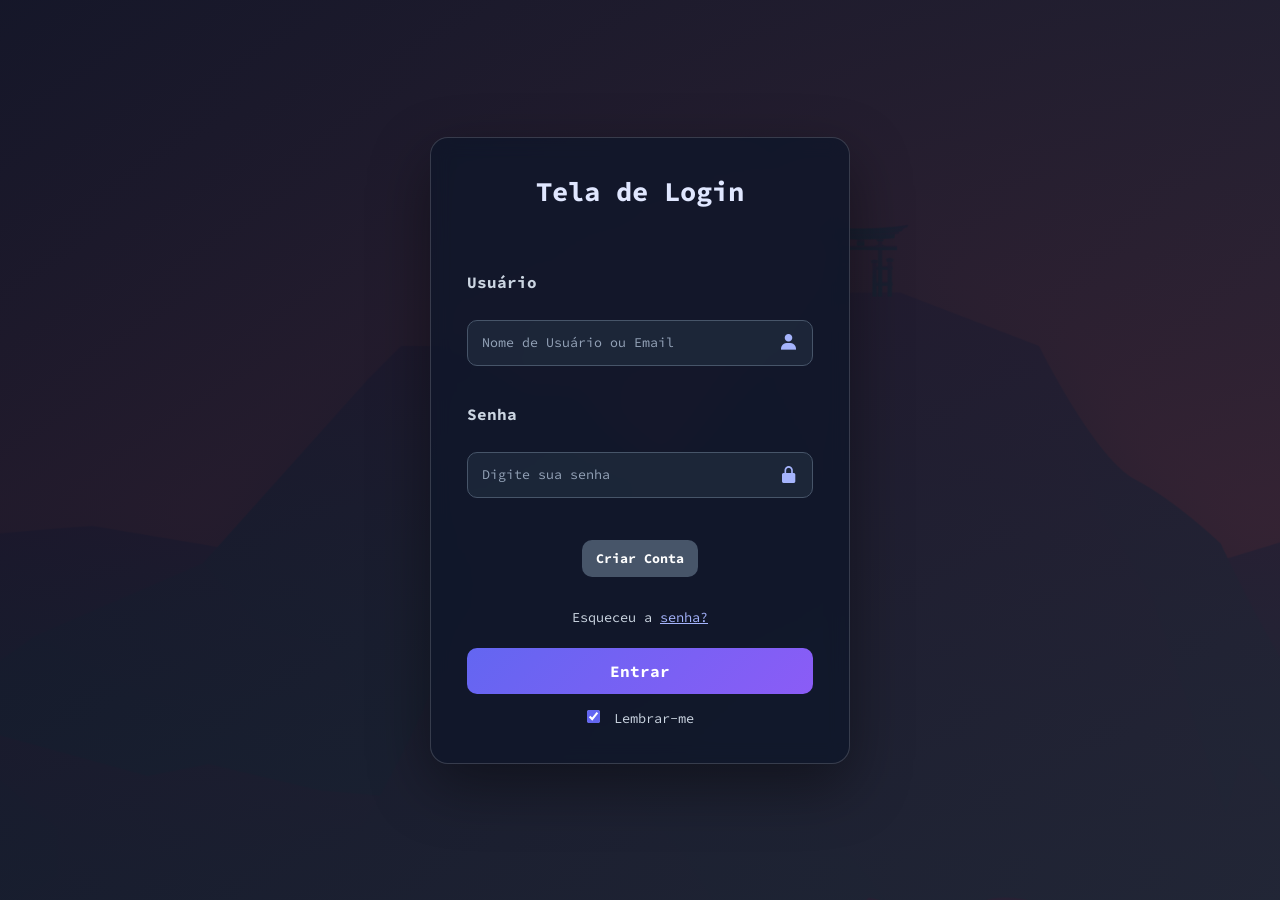
==== index.html @ 47689588 "Criar tela de login responsiva" ====
<!DOCTYPE html>
<html lang="en">
<head>
    <meta charset="UTF-8">
    <meta name="viewport" content="width=device-width, initial-scale=1.0">
    <link rel="stylesheet" href="style.css">
    <link href='https://unpkg.com/boxicons@2.1.4/css/boxicons.min.css' rel='stylesheet'> 
    <title>Document</title>
</head>
<body>

<form method="post">

<div class="container">
<label> <b>Tela de Login </b> </label> <br><br>

<label for="usuario"><b>Usuário</b></label> <br>
<br><input type="text" placeholder="Nome de Usuário ou Email" name="usuario" required>
<i class='bx bxs-user'></i>
<br><br>

<label for="senha"><b>Senha</b></label> <br>
<br><input type="password" placeholder="Digite sua senha" name="senha" required> 
<i class='bx bxs-lock-alt'></i>
<br><br>

</div>


<div class="container" style="background-color:#f1f1f1">
    <button type="button" class="criarconta">Criar Conta</button><br>
</div>

<span class="senha">Esqueceu a <a href="#">senha?</a></span>

<button type="submit"><b>Entrar</b></button>
<label>
    <input type="checkbox" checked="checar" name="lembrar"> Lembrar-me
</label>


</form>

</body>
</html>
---- style.css ----
@import url('https://fonts.googleapis.com/css2?family=Source+Code+Pro:wght@400;500;600;700&display=swap');

* { margin: 0; padding: 0; box-sizing: border-box; font-family: "Source Code Pro", monospace; }

body {
    min-height: 100vh; display: flex; align-items: center; justify-content: center; padding: 24px;
    color: #f4f4f5;
    background: linear-gradient(135deg, rgba(15,23,42,.92), rgba(30,41,59,.82)), url("img/fundo.png") center/cover no-repeat;
}

form {
    width: min(100%, 420px); padding: 36px; border: 1px solid rgba(255,255,255,.16); border-radius: 18px;
    background: rgba(15,23,42,.78); box-shadow: 0 22px 60px rgba(0,0,0,.4); backdrop-filter: blur(10px);
}

form > .container:first-child { padding: 0; background: transparent; }
form > .container:first-child > label:first-child { display: block; margin-bottom: 24px; color: #e0e7ff; font-size: 1.7rem; text-align: center; }
form label { color: #cbd5e1; }

form input[type="text"], form input[type="password"] {
    width: 100%; height: 46px; margin: 8px 0 18px; padding: 0 44px 0 14px; border: 1px solid #475569;
    border-radius: 10px; outline: none; color: #f8fafc; background: rgba(30,41,59,.85); transition: .2s;
}

form input[type="text"]:focus, form input[type="password"]:focus { border-color: #818cf8; box-shadow: 0 0 0 3px rgba(129,140,248,.2); }
form input::placeholder { color: #94a3b8; }

form i { position: relative; float: right; margin: -52px 14px 0 0; color: #a5b4fc; font-size: 1.25rem; pointer-events: none; }

form > .container:nth-of-type(2) { display: flex; flex-direction: column; align-items: center; justify-content: center; gap: 12px; margin-top: 4px; padding: 0; background: transparent !important; }
.criarconta, form > button[type="submit"] { border: 0; border-radius: 10px; color: #fff; font-weight: 700; cursor: pointer; transition: .2s; }

.criarconta { padding: 10px 14px; background: #475569; }

form > button[type="submit"] { width: 100%; margin: 22px 0 16px; padding: 13px; background: linear-gradient(135deg,#6366f1,#8b5cf6); font-size: 1rem; }

.criarconta:hover, form > button[type="submit"]:hover { filter: brightness(1.12); transform: translateY(-2px); }
.senha { display: block; width: 100%; color: #cbd5e1; font-size: .85rem; text-align: center; }

.senha a { color: #a5b4fc; }

form > label:last-child { display: block; font-size: .85rem; text-align: center; }
form input[type="checkbox"] { accent-color: #6366f1; margin-right: 6px; }

@media (max-width: 480px) { form { padding: 28px 20px; } }
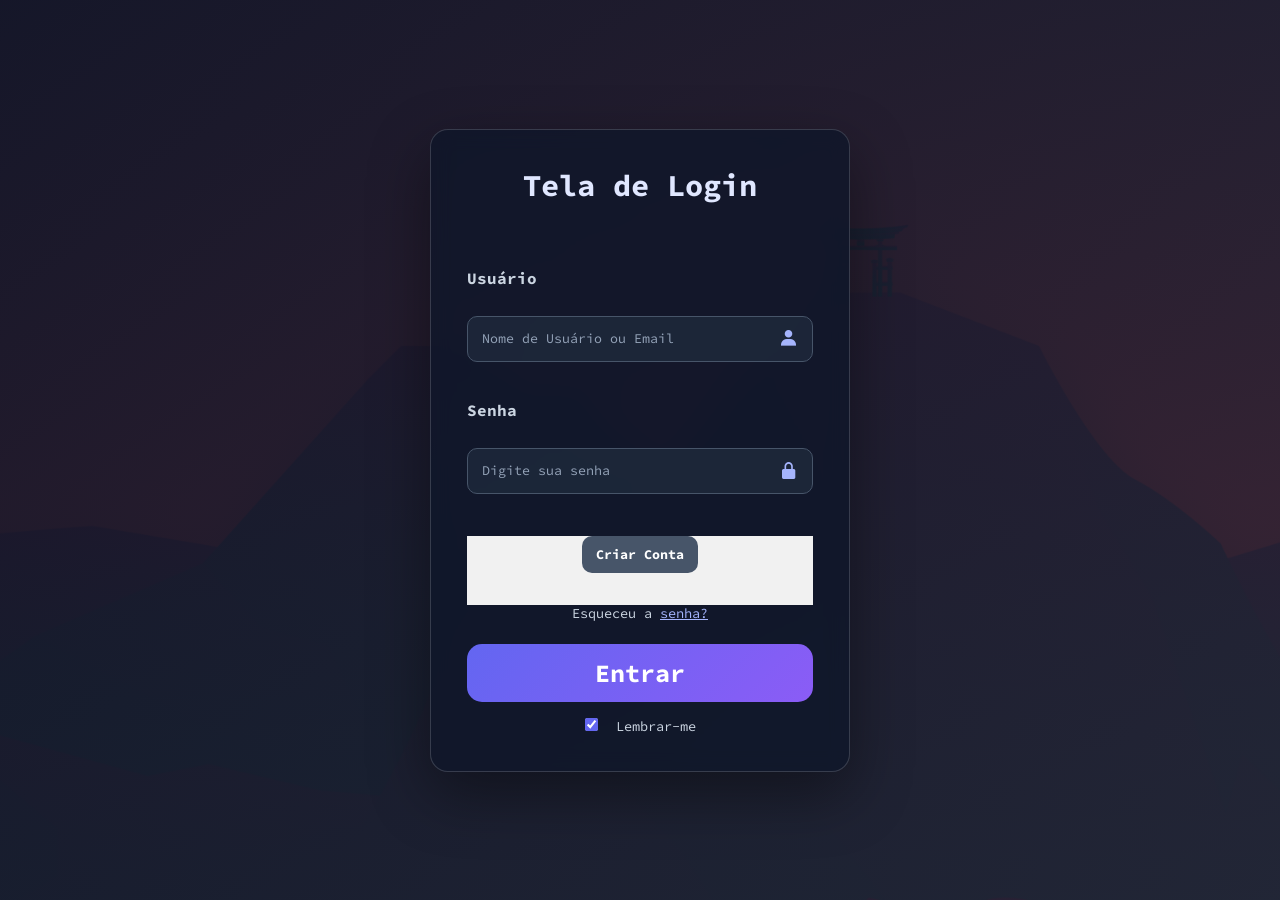
==== commit eac0c72f: "Adiciona formulario de cadastro" ====
--- a/index.html
+++ b/index.html
@@ -1,5 +1,5 @@
 <!DOCTYPE html>
-<html lang="en">
+<html lang="pt-br">
 <head>
     <meta charset="UTF-8">
     <meta name="viewport" content="width=device-width, initial-scale=1.0">
--- a/style.css
+++ b/style.css
@@ -1,45 +1,202 @@
 @import url('https://fonts.googleapis.com/css2?family=Source+Code+Pro:wght@400;500;600;700&display=swap');
 
-* { margin: 0; padding: 0; box-sizing: border-box; font-family: "Source Code Pro", monospace; }
+* {
+    margin: 0;
+    padding: 0;
+    box-sizing: border-box;
+    font-family: "Source Code Pro", monospace;
+}
 
 body {
-    min-height: 100vh; display: flex; align-items: center; justify-content: center; padding: 24px;
+    min-height: 100vh;
+    display: flex;
+    align-items: center;
+    justify-content: center;
+    padding: 24px;
     color: #f4f4f5;
-    background: linear-gradient(135deg, rgba(15,23,42,.92), rgba(30,41,59,.82)), url("img/fundo.png") center/cover no-repeat;
+    background: linear-gradient(135deg, rgba(15, 23, 42, .92), rgba(30, 41, 59, .82)), url("img/fundo.png") center / cover no-repeat;
 }
 
 form {
-    width: min(100%, 420px); padding: 36px; border: 1px solid rgba(255,255,255,.16); border-radius: 18px;
-    background: rgba(15,23,42,.78); box-shadow: 0 22px 60px rgba(0,0,0,.4); backdrop-filter: blur(10px);
-}
-
-form > .container:first-child { padding: 0; background: transparent; }
-form > .container:first-child > label:first-child { display: block; margin-bottom: 24px; color: #e0e7ff; font-size: 1.7rem; text-align: center; }
-form label { color: #cbd5e1; }
-
-form input[type="text"], form input[type="password"] {
-    width: 100%; height: 46px; margin: 8px 0 18px; padding: 0 44px 0 14px; border: 1px solid #475569;
-    border-radius: 10px; outline: none; color: #f8fafc; background: rgba(30,41,59,.85); transition: .2s;
-}
-
-form input[type="text"]:focus, form input[type="password"]:focus { border-color: #818cf8; box-shadow: 0 0 0 3px rgba(129,140,248,.2); }
-form input::placeholder { color: #94a3b8; }
-
-form i { position: relative; float: right; margin: -52px 14px 0 0; color: #a5b4fc; font-size: 1.25rem; pointer-events: none; }
-
-form > .container:nth-of-type(2) { display: flex; flex-direction: column; align-items: center; justify-content: center; gap: 12px; margin-top: 4px; padding: 0; background: transparent !important; }
-.criarconta, form > button[type="submit"] { border: 0; border-radius: 10px; color: #fff; font-weight: 700; cursor: pointer; transition: .2s; }
-
-.criarconta { padding: 10px 14px; background: #475569; }
-
-form > button[type="submit"] { width: 100%; margin: 22px 0 16px; padding: 13px; background: linear-gradient(135deg,#6366f1,#8b5cf6); font-size: 1rem; }
-
-.criarconta:hover, form > button[type="submit"]:hover { filter: brightness(1.12); transform: translateY(-2px); }
-.senha { display: block; width: 100%; color: #cbd5e1; font-size: .85rem; text-align: center; }
-
-.senha a { color: #a5b4fc; }
-
-form > label:last-child { display: block; font-size: .85rem; text-align: center; }
-form input[type="checkbox"] { accent-color: #6366f1; margin-right: 6px; }
-
-@media (max-width: 480px) { form { padding: 28px 20px; } }
+    width: min(100%, 420px);
+    padding: 36px;
+    border: 1px solid rgba(255, 255, 255, .16);
+    border-radius: 18px;
+    background: rgba(15, 23, 42, .78);
+    box-shadow: 0 22px 60px rgba(0, 0, 0, .4);
+    backdrop-filter: blur(10px);
+}
+
+form > .container:first-child {
+    padding: 0;
+    background: transparent;
+}
+
+form > .container:first-child > label:first-child {
+    display: block;
+    margin-bottom: 24px;
+    color: #e0e7ff;
+    font-size: 1.9rem;
+    font-weight: bold;
+    text-align: center;
+}
+
+form label {
+    color: #cbd5e1;
+}
+
+form input[type="text"],
+form input[type="password"] {
+    width: 100%;
+    height: 46px;
+    margin: 8px 0 18px;
+    padding: 0 44px 0 14px;
+    border: 1px solid #475569;
+    border-radius: 10px;
+    outline: none;
+    color: #f8fafc;
+    background: rgba(30, 41, 59, .85);
+    transition: .2s;
+}
+
+form input[type="text"]:focus,
+form input[type="password"]:focus {
+    border-color: #818cf8;
+    box-shadow: 0 0 0 3px rgba(129, 140, 248, .2);
+}
+
+form input::placeholder {
+    color: #94a3b8;
+}
+
+form i {
+    position: relative;
+    float: right;
+    margin: -52px 14px 0 0;
+    color: #a5b4fc;
+    font-size: 1.25rem;
+    pointer-events: none;
+}
+
+form > .container:nth-of-type(2) {
+    display: flex;
+    flex-direction: column;
+    align-items: center;
+    justify-content: center;
+    gap: 12px;
+    margin-top: 4px;
+    padding: 0;
+    background: transparent;
+}
+
+.criarconta,
+form > button[type="submit"] {
+    border: 0;
+    border-radius: 10px;
+    color: #fff;
+    font-weight: 700;
+    cursor: pointer;
+    transition: .2s;
+}
+
+.criarconta {
+    padding: 10px 14px;
+    background: #475569;
+}
+
+form > button[type="submit"] {
+    width: 100%;
+    margin: 22px 0 16px;
+    padding: 13px;
+    background: linear-gradient(135deg, #6366f1, #8b5cf6);
+    font-size: 1rem;
+}
+
+.criarconta:hover,
+form > button[type="submit"]:hover {
+    filter: brightness(1.12);
+    transform: translateY(-2px);
+}
+
+.senha {
+    display: block;
+    width: 100%;
+    color: #cbd5e1;
+    font-size: .85rem;
+    text-align: center;
+}
+
+.senha a {
+    color: #a5b4fc;
+}
+
+form > label:last-child {
+    display: block;
+    font-size: .85rem;
+    text-align: center;
+}
+
+form input[type="checkbox"] {
+    accent-color: #6366f1;
+    margin-right: 10px;
+    text-align: center;
+    
+}
+
+@media (max-width: 480px) {
+    form {
+        padding: 28px 20px;
+    }
+}
+
+form input[type="text"],
+form input[type="password"],
+form input[type="email"],
+form input[type="date"],
+form input[type="button"],
+
+form select {
+    width: 100%;
+    height: 46px;
+    margin: 8px 0 18px;
+    padding: 0 14px;
+    border: 1px solid #475569;
+    border-radius: 10px;
+    outline: none;
+    color: #f8fafc;
+    background: rgba(30, 41, 59, .85);
+}
+
+form input:focus,
+form select:focus {
+    border-color: #818cf8;
+    box-shadow: 0 0 0 3px rgba(129, 140, 248, .2);
+}
+
+form select option {
+    color: #111827;
+    background: white;
+    border-radius: 50px;
+    
+}
+
+form button[type="submit"] {
+    width: 100%;
+    padding: 13px;
+    border: 0;
+    border-radius: 15px;
+    color: white;
+    background-color: #6366f1;
+    font-weight: bold;
+    font-size: 25px;
+    cursor: pointer;
+}
+
+
+.text_rodape{
+    width: 100%;
+    padding: 13px;
+    color: rgb(251, 251, 251);
+    text-align: center;
+
+}
